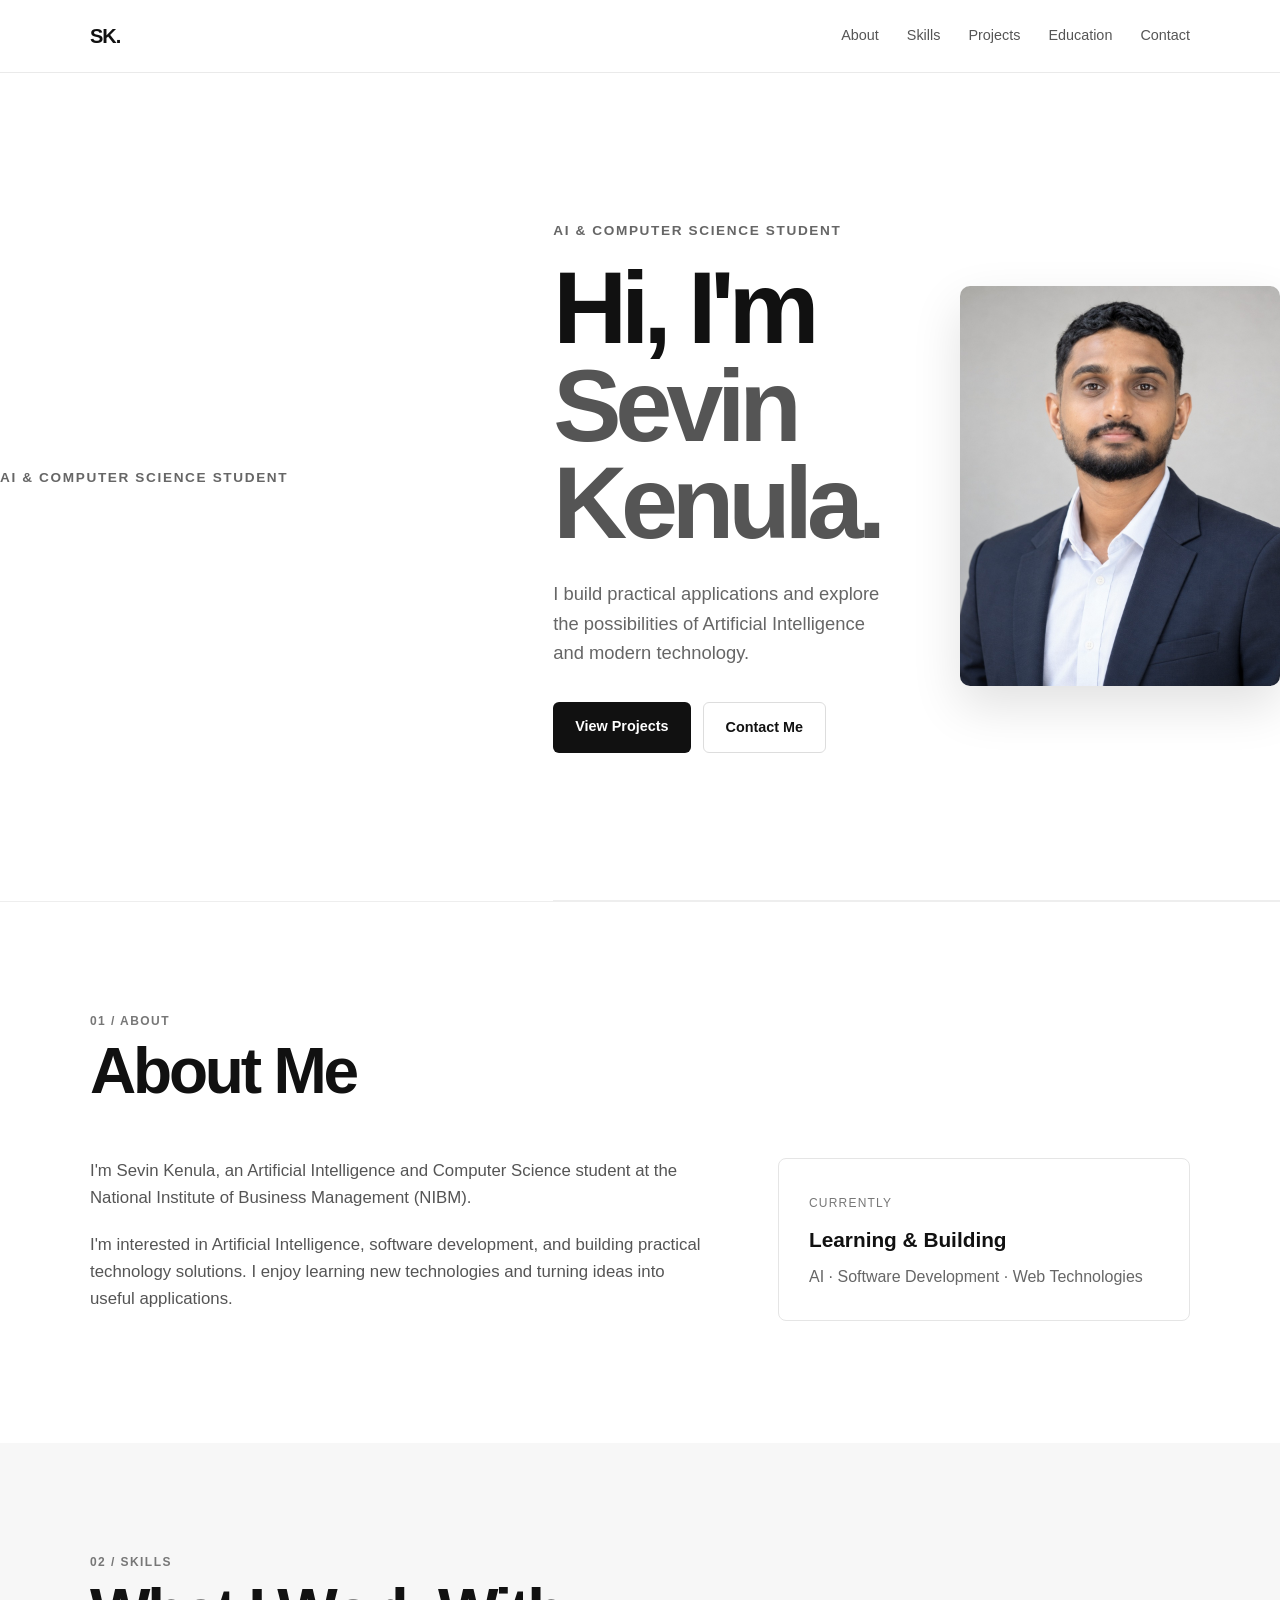
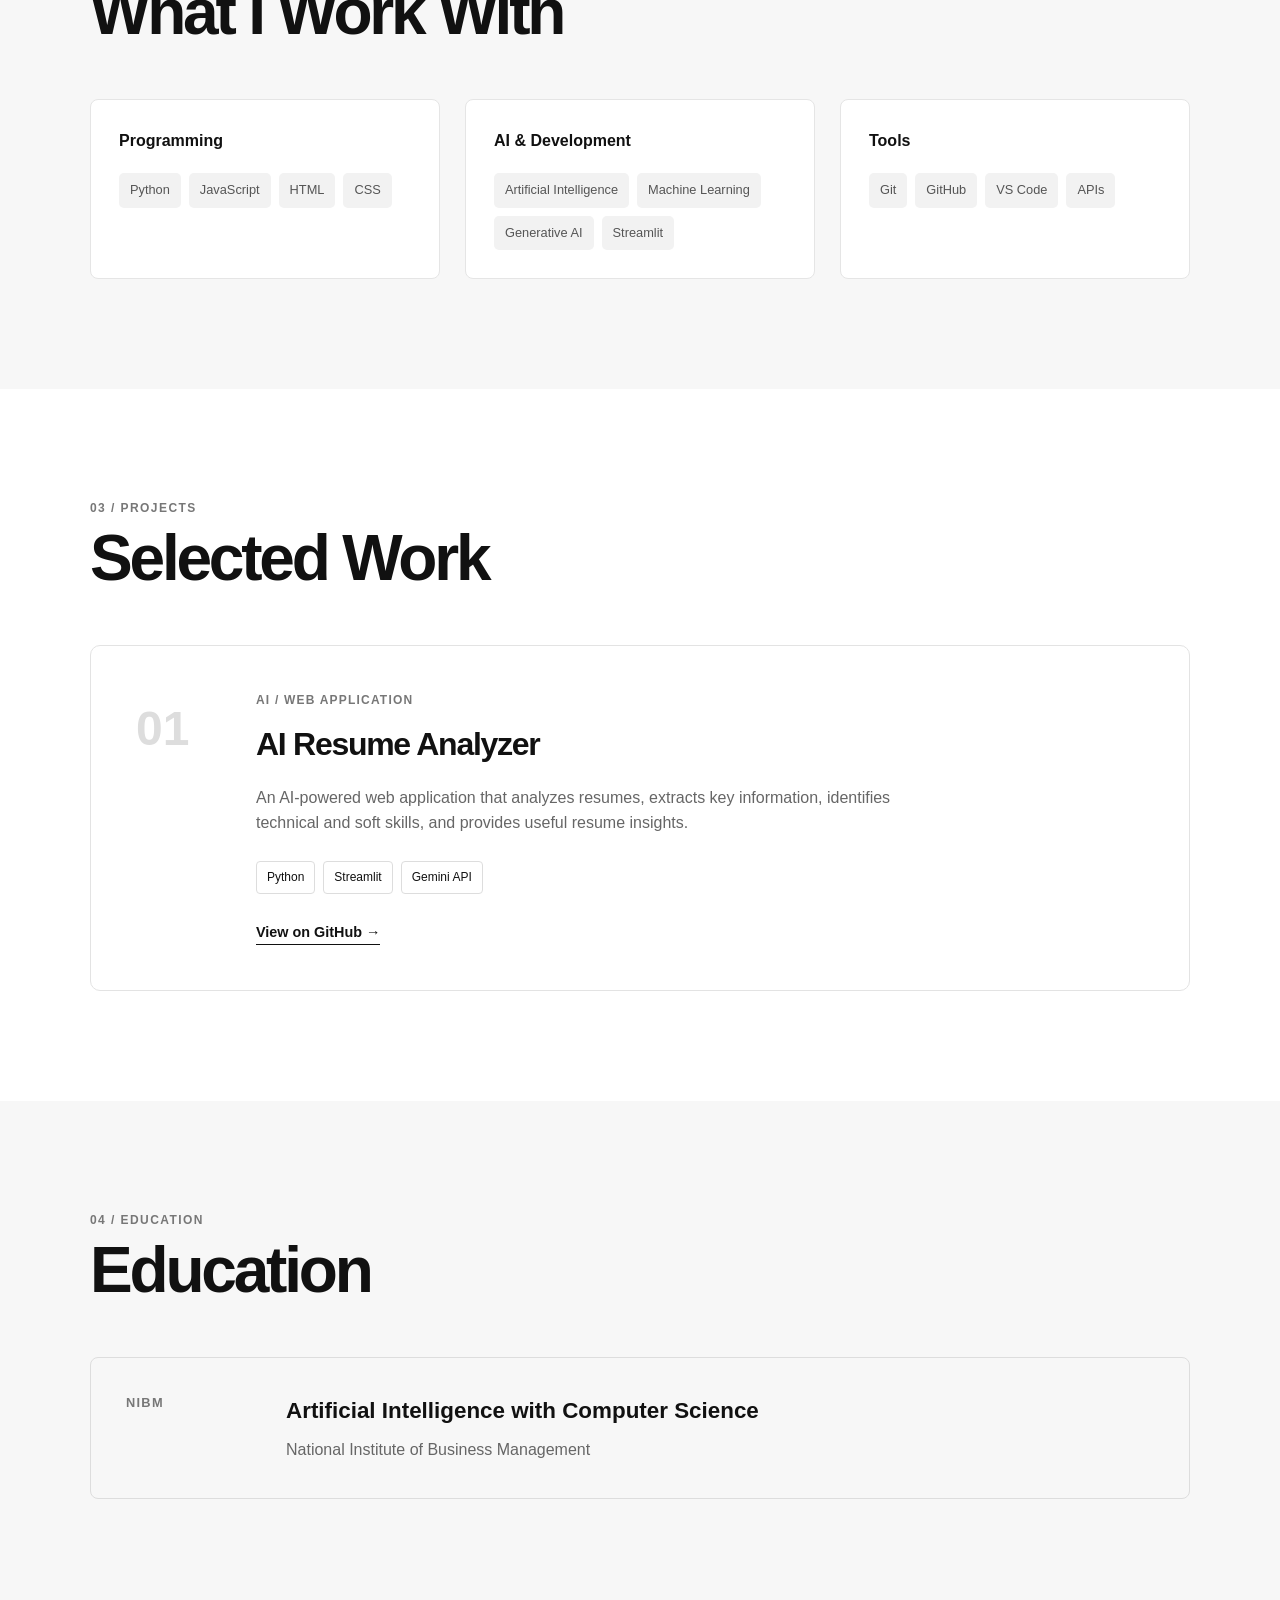
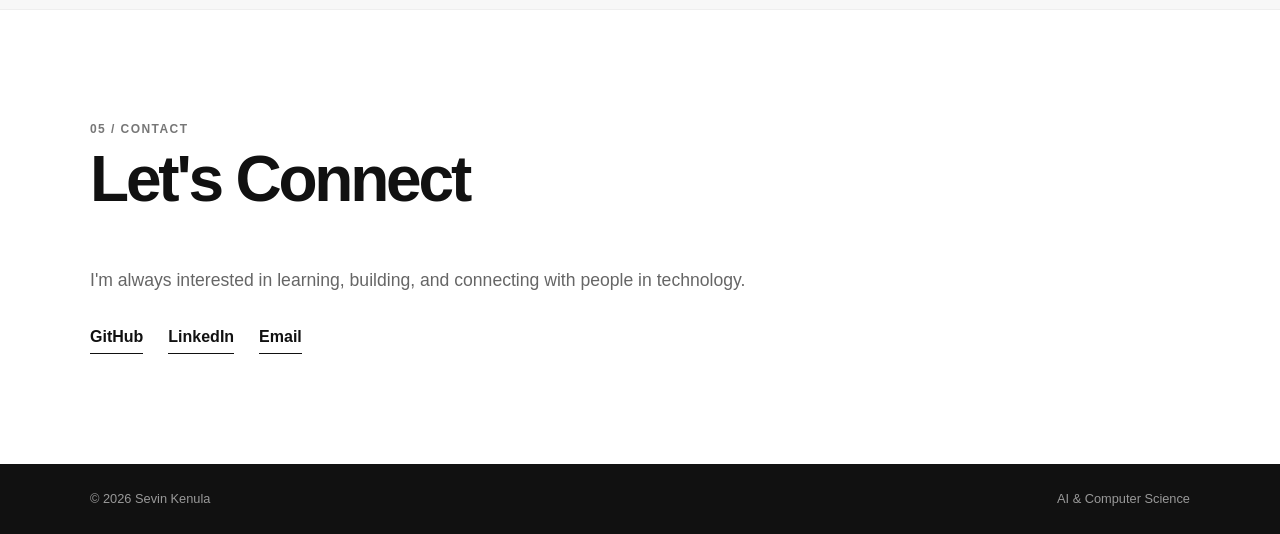
==== portfolio.html @ 00483cef "initial portfolio website" ====
<!DOCTYPE html>
<html lang="en">
<head>
    <meta charset="UTF-8">
    <meta name="viewport" content="width=device-width, initial-scale=1.0">

    <title>Sevin Kenula | AI & Computer Science</title>

    <link rel="stylesheet" href="style.css">
</head>

<body>

    <!-- Navigation -->
    <header class="navbar">
        <div class="container nav-container">

            <a href="#home" class="logo">
                SK.
            </a>

            <nav>
                <a href="#about">About</a>
                <a href="#skills">Skills</a>
                <a href="#projects">Projects</a>
                <a href="#education">Education</a>
                <a href="#contact">Contact</a>
            </nav>

        </div>
    </header>


    <!-- Hero -->
    <main>

        <section id="home" class="hero">
            <div class="container hero-content">

                <p class="eyebrow">AI & Computer Science Student</p>

               <section id="home" class="hero">
    <div class="container hero-content">

        <div class="hero-text">

            <p class="eyebrow">AI & Computer Science Student</p>

            <h1>
                Hi, I'm <span>Sevin Kenula.</span>
            </h1>

            <p class="hero-description">
                I build practical applications and explore the possibilities
                of Artificial Intelligence and modern technology.
            </p>

            <div class="hero-buttons">
                <a href="#projects" class="btn primary-btn">
                    View Projects
                </a>

                <a href="#contact" class="btn secondary-btn">
                    Contact Me
                </a>
            </div>

        </div>

        <div class="hero-photo">
            <img src="profile.jpeg" alt="Sevin Kenula">
        </div>

    </div>
</section>
        </section>


        <!-- About -->
        <section id="about" class="section">
            <div class="container">

                <div class="section-heading">
                    <p>01 / About</p>
                    <h2>About Me</h2>
                </div>

                <div class="about-content">

                    <div>
                        <p>
                            I'm Sevin Kenula, an Artificial Intelligence and
                            Computer Science student at the National Institute
                            of Business Management (NIBM).
                        </p>

                        <p>
                            I'm interested in Artificial Intelligence,
                            software development, and building practical
                            technology solutions. I enjoy learning new
                            technologies and turning ideas into useful
                            applications.
                        </p>
                    </div>

                    <div class="about-card">
                        <span>Currently</span>
                        <h3>Learning & Building</h3>
                        <p>
                            AI · Software Development · Web Technologies
                        </p>
                    </div>

                </div>

            </div>
        </section>


        <!-- Skills -->
        <section id="skills" class="section light-section">
            <div class="container">

                <div class="section-heading">
                    <p>02 / Skills</p>
                    <h2>What I Work With</h2>
                </div>

                <div class="skills-grid">

                    <div class="skill-group">
                        <h3>Programming</h3>

                        <div class="skill-list">
                            <span>Python</span>
                            <span>JavaScript</span>
                            <span>HTML</span>
                            <span>CSS</span>
                        </div>
                    </div>

                    <div class="skill-group">
                        <h3>AI & Development</h3>

                        <div class="skill-list">
                            <span>Artificial Intelligence</span>
                            <span>Machine Learning</span>
                            <span>Generative AI</span>
                            <span>Streamlit</span>
                        </div>
                    </div>

                    <div class="skill-group">
                        <h3>Tools</h3>

                        <div class="skill-list">
                            <span>Git</span>
                            <span>GitHub</span>
                            <span>VS Code</span>
                            <span>APIs</span>
                        </div>
                    </div>

                </div>

            </div>
        </section>


        <!-- Projects -->
        <section id="projects" class="section">
            <div class="container">

                <div class="section-heading">
                    <p>03 / Projects</p>
                    <h2>Selected Work</h2>
                </div>

                <div class="project-card">

                    <div class="project-number">
                        01
                    </div>

                    <div class="project-info">

                        <p class="project-category">
                            AI / Web Application
                        </p>

                        <h3>AI Resume Analyzer</h3>

                        <p>
                            An AI-powered web application that analyzes
                            resumes, extracts key information, identifies
                            technical and soft skills, and provides useful
                            resume insights.
                        </p>

                        <div class="project-tech">
                            <span>Python</span>
                            <span>Streamlit</span>
                            <span>Gemini API</span>
                        </div>

                        <a
                            href="https://github.com/sevin-kenula/Ai-resume-analyzer"
                            target="_blank"
                            class="project-link"
                        >
                            View on GitHub →
                        </a>

                    </div>

                </div>

            </div>
        </section>


        <!-- Education -->
        <section id="education" class="section light-section">
            <div class="container">

                <div class="section-heading">
                    <p>04 / Education</p>
                    <h2>Education</h2>
                </div>

                <div class="education-card">

                    <div class="education-year">
                        NIBM
                    </div>

                    <div>
                        <h3>
                            Artificial Intelligence with Computer Science
                        </h3>

                        <p>
                            National Institute of Business Management
                        </p>
                    </div>

                </div>

            </div>
        </section>


        <!-- Contact -->
        <section id="contact" class="section contact-section">
            <div class="container">

                <div class="section-heading">
                    <p>05 / Contact</p>
                    <h2>Let's Connect</h2>
                </div>

                <div class="contact-content">

                    <p>
                        I'm always interested in learning, building,
                        and connecting with people in technology.
                    </p>

                    <div class="contact-links">

                        <a
                            href="https://github.com/sevin-kenula"
                            target="_blank"
                        >
                            GitHub
                        </a>

                        <a href="#" target="_blank">
                            LinkedIn
                        </a>

                        <a href="mailto:your-email@example.com">
                            Email
                        </a>

                    </div>

                </div>

            </div>
        </section>

    </main>


    <!-- Footer -->
    <footer>
        <div class="container footer-content">

            <p>
                © 2026 Sevin Kenula
            </p>

            <p>
                AI & Computer Science
            </p>

        </div>
    </footer>


</body>
</html>
---- style.css ----
/* ================================
   RESET
================================ */

* {
    margin: 0;
    padding: 0;
    box-sizing: border-box;
}

html {
    scroll-behavior: smooth;
}

body {
    font-family: Arial, Helvetica, sans-serif;
    background: #ffffff;
    color: #111111;
    line-height: 1.6;
}

a {
    text-decoration: none;
    color: inherit;
}

.container {
    width: min(1100px, 90%);
    margin: 0 auto;
}


/* ================================
   NAVBAR
================================ */

.navbar {
    position: sticky;
    top: 0;
    z-index: 1000;

    background: rgba(255, 255, 255, 0.95);
    border-bottom: 1px solid #eaeaea;
    backdrop-filter: blur(10px);
}

.nav-container {
    height: 72px;

    display: flex;
    align-items: center;
    justify-content: space-between;
}

.logo {
    font-size: 1.25rem;
    font-weight: 800;
    letter-spacing: -0.05em;
}

nav {
    display: flex;
    gap: 28px;
}

nav a {
    font-size: 0.9rem;
    color: #555555;
    transition: color 0.2s ease;
}

nav a:hover {
    color: #111111;
}


/* ================================
   HERO
================================ */

.hero {
    min-height: calc(100vh - 72px);

    display: flex;
    align-items: center;

    border-bottom: 1px solid #eeeeee;
}

.hero-content {
    width: 100%;

    display: grid;
    grid-template-columns: 1.3fr 0.7fr;
    align-items: center;
    gap: 80px;
}

.hero-text {
    max-width: 700px;
}

.hero-photo {
    display: flex;
    justify-content: center;
    align-items: center;
}

.hero-photo img {
    width: 320px;
    height: 400px;

    object-fit: cover;

    border-radius: 10px;

    display: block;

    filter: grayscale(10%);

    box-shadow: 0 20px 50px rgba(0, 0, 0, 0.12);
}

.eyebrow {
    margin-bottom: 18px;

    font-size: 0.85rem;
    font-weight: 600;
    color: #666666;

    text-transform: uppercase;
    letter-spacing: 0.12em;
}

.hero h1 {
    max-width: 900px;

    font-size: clamp(3.2rem, 8vw, 6.5rem);
    line-height: 0.95;
    letter-spacing: -0.06em;

    margin-bottom: 28px;
}

.hero h1 span {
    color: #555555;
}

.hero-description {
    max-width: 600px;

    font-size: 1.15rem;
    color: #666666;

    margin-bottom: 35px;
}

.hero-buttons {
    display: flex;
    gap: 12px;
    flex-wrap: wrap;
}

.btn {
    display: inline-block;

    padding: 13px 22px;

    border-radius: 6px;

    font-size: 0.9rem;
    font-weight: 600;

    transition: all 0.2s ease;
}

.primary-btn {
    background: #111111;
    color: #ffffff;
}

.primary-btn:hover {
    background: #333333;
    transform: translateY(-2px);
}

.secondary-btn {
    border: 1px solid #dddddd;
    color: #111111;
}

.secondary-btn:hover {
    border-color: #111111;
}


/* ================================
   SECTIONS
================================ */

.section {
    padding: 110px 0;
}

.light-section {
    background: #f7f7f7;
}

.section-heading {
    margin-bottom: 55px;
}

.section-heading p {
    margin-bottom: 8px;

    font-size: 0.75rem;
    font-weight: 700;

    color: #777777;

    text-transform: uppercase;
    letter-spacing: 0.12em;
}

.section-heading h2 {
    font-size: clamp(2.2rem, 5vw, 4rem);
    line-height: 1;
    letter-spacing: -0.05em;
}


/* ================================
   ABOUT
================================ */

.about-content {
    display: grid;
    grid-template-columns: 1.5fr 1fr;
    gap: 70px;
    align-items: start;
}

.about-content > div:first-child p {
    max-width: 650px;

    margin-bottom: 20px;

    font-size: 1.05rem;
    color: #555555;
}

.about-card {
    padding: 30px;

    background: #ffffff;
    border: 1px solid #e5e5e5;
    border-radius: 8px;
}

.about-card span {
    font-size: 0.75rem;
    color: #777777;
    text-transform: uppercase;
    letter-spacing: 0.1em;
}

.about-card h3 {
    margin: 8px 0;

    font-size: 1.3rem;
}

.about-card p {
    color: #666666;
}


/* ================================
   SKILLS
================================ */

.skills-grid {
    display: grid;
    grid-template-columns: repeat(3, 1fr);
    gap: 25px;
}

.skill-group {
    padding: 28px;

    background: #ffffff;
    border: 1px solid #e5e5e5;
    border-radius: 8px;
}

.skill-group h3 {
    margin-bottom: 20px;

    font-size: 1rem;
}

.skill-list {
    display: flex;
    flex-wrap: wrap;
    gap: 8px;
}

.skill-list span {
    padding: 7px 11px;

    background: #f2f2f2;
    border-radius: 5px;

    font-size: 0.8rem;
    color: #555555;
}


/* ================================
   PROJECTS
================================ */

.project-card {
    display: grid;
    grid-template-columns: 120px 1fr;

    padding: 45px;

    border: 1px solid #e3e3e3;
    border-radius: 10px;

    transition: transform 0.25s ease,
                box-shadow 0.25s ease;
}

.project-card:hover {
    transform: translateY(-4px);

    box-shadow: 0 15px 40px rgba(0, 0, 0, 0.07);
}

.project-number {
    font-size: 3rem;
    font-weight: 800;

    color: #dddddd;
}

.project-category {
    margin-bottom: 8px;

    font-size: 0.75rem;
    font-weight: 600;

    color: #777777;

    text-transform: uppercase;
    letter-spacing: 0.1em;
}

.project-info h3 {
    margin-bottom: 15px;

    font-size: 2rem;
    letter-spacing: -0.04em;
}

.project-info > p:not(.project-category) {
    max-width: 650px;

    color: #666666;
}

.project-tech {
    display: flex;
    gap: 8px;
    flex-wrap: wrap;

    margin: 25px 0;
}

.project-tech span {
    padding: 6px 10px;

    border: 1px solid #dddddd;
    border-radius: 4px;

    font-size: 0.75rem;
}

.project-link {
    display: inline-block;

    font-size: 0.9rem;
    font-weight: 600;

    border-bottom: 1px solid #111111;
}


/* ================================
   EDUCATION
================================ */

.education-card {
    display: grid;
    grid-template-columns: 130px 1fr;
    gap: 30px;

    padding: 35px;

    border: 1px solid #dddddd;
    border-radius: 8px;
}

.education-year {
    font-size: 0.8rem;
    font-weight: 700;

    color: #777777;

    text-transform: uppercase;
    letter-spacing: 0.1em;
}

.education-card h3 {
    margin-bottom: 8px;

    font-size: 1.4rem;
}

.education-card p {
    color: #666666;
}


/* ================================
   CONTACT
================================ */

.contact-section {
    border-top: 1px solid #eeeeee;
}

.contact-content {
    max-width: 700px;
}

.contact-content > p {
    margin-bottom: 30px;

    font-size: 1.1rem;
    color: #666666;
}

.contact-links {
    display: flex;
    gap: 25px;
    flex-wrap: wrap;
}

.contact-links a {
    font-weight: 600;

    border-bottom: 1px solid #111111;

    padding-bottom: 3px;
}


/* ================================
   FOOTER
================================ */

footer {
    padding: 25px 0;

    background: #111111;
    color: #ffffff;
}

.footer-content {
    display: flex;
    justify-content: space-between;
    gap: 20px;
}

.footer-content p {
    font-size: 0.8rem;
    color: #999999;
}


/* ================================
   RESPONSIVE
================================ */

@media (max-width: 768px) {

    nav {
        display: none;
    }

    .hero {
        min-height: 80vh;
    }

    .hero h1 {
        font-size: clamp(3rem, 15vw, 5rem);
    }

    .section {
        padding: 80px 0;
    }

    .about-content {
        grid-template-columns: 1fr;
        gap: 35px;
    }

    .skills-grid {
        grid-template-columns: 1fr;
    }

    .project-card {
        grid-template-columns: 1fr;
        gap: 20px;
        padding: 30px;
    }

    .project-number {
        font-size: 2rem;
    }

    .education-card {
        grid-template-columns: 1fr;
        gap: 10px;
    }

    .footer-content {
        flex-direction: column;
    }
}


@media (max-width: 480px) {

    .container {
        width: 88%;
    }

    .hero-description {
        font-size: 1rem;
    }

    .hero-buttons {
        flex-direction: column;
    }

    .btn {
        text-align: center;
    }

    .section-heading {
        margin-bottom: 35px;
    }
}
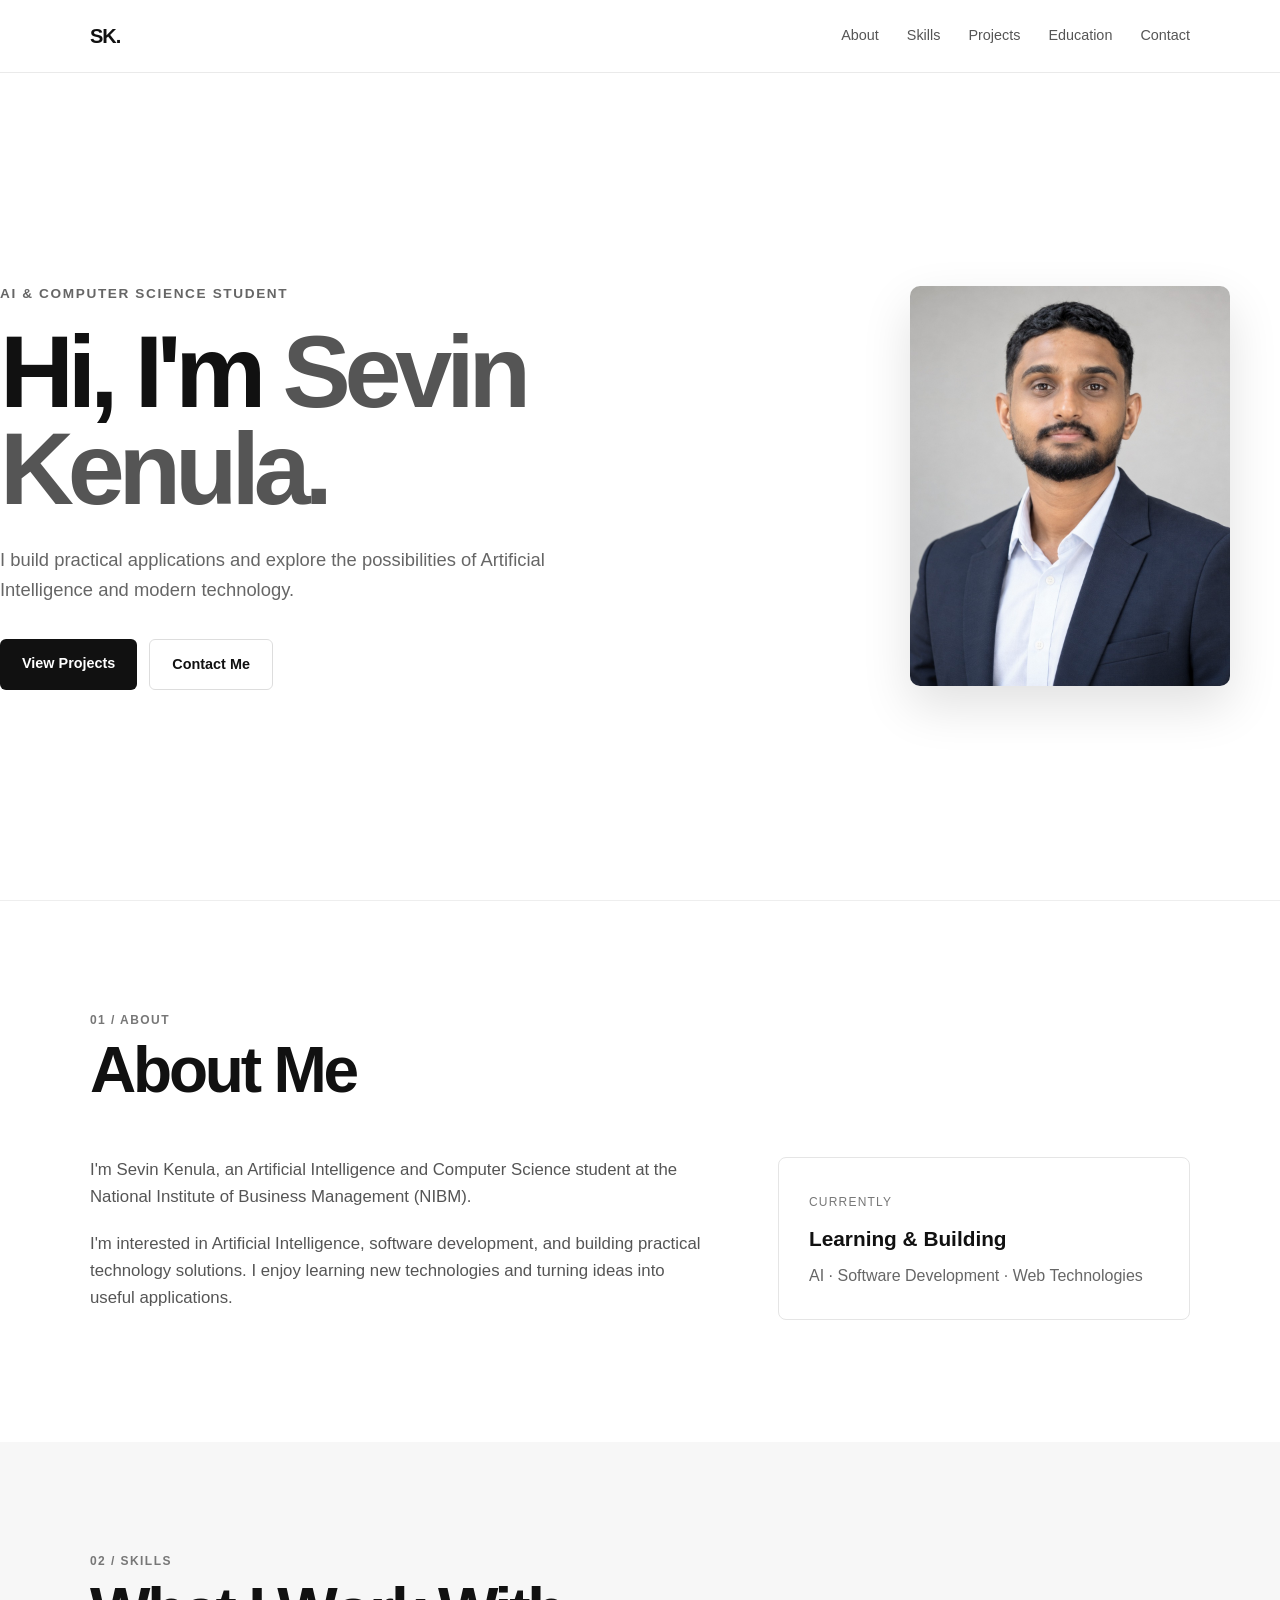
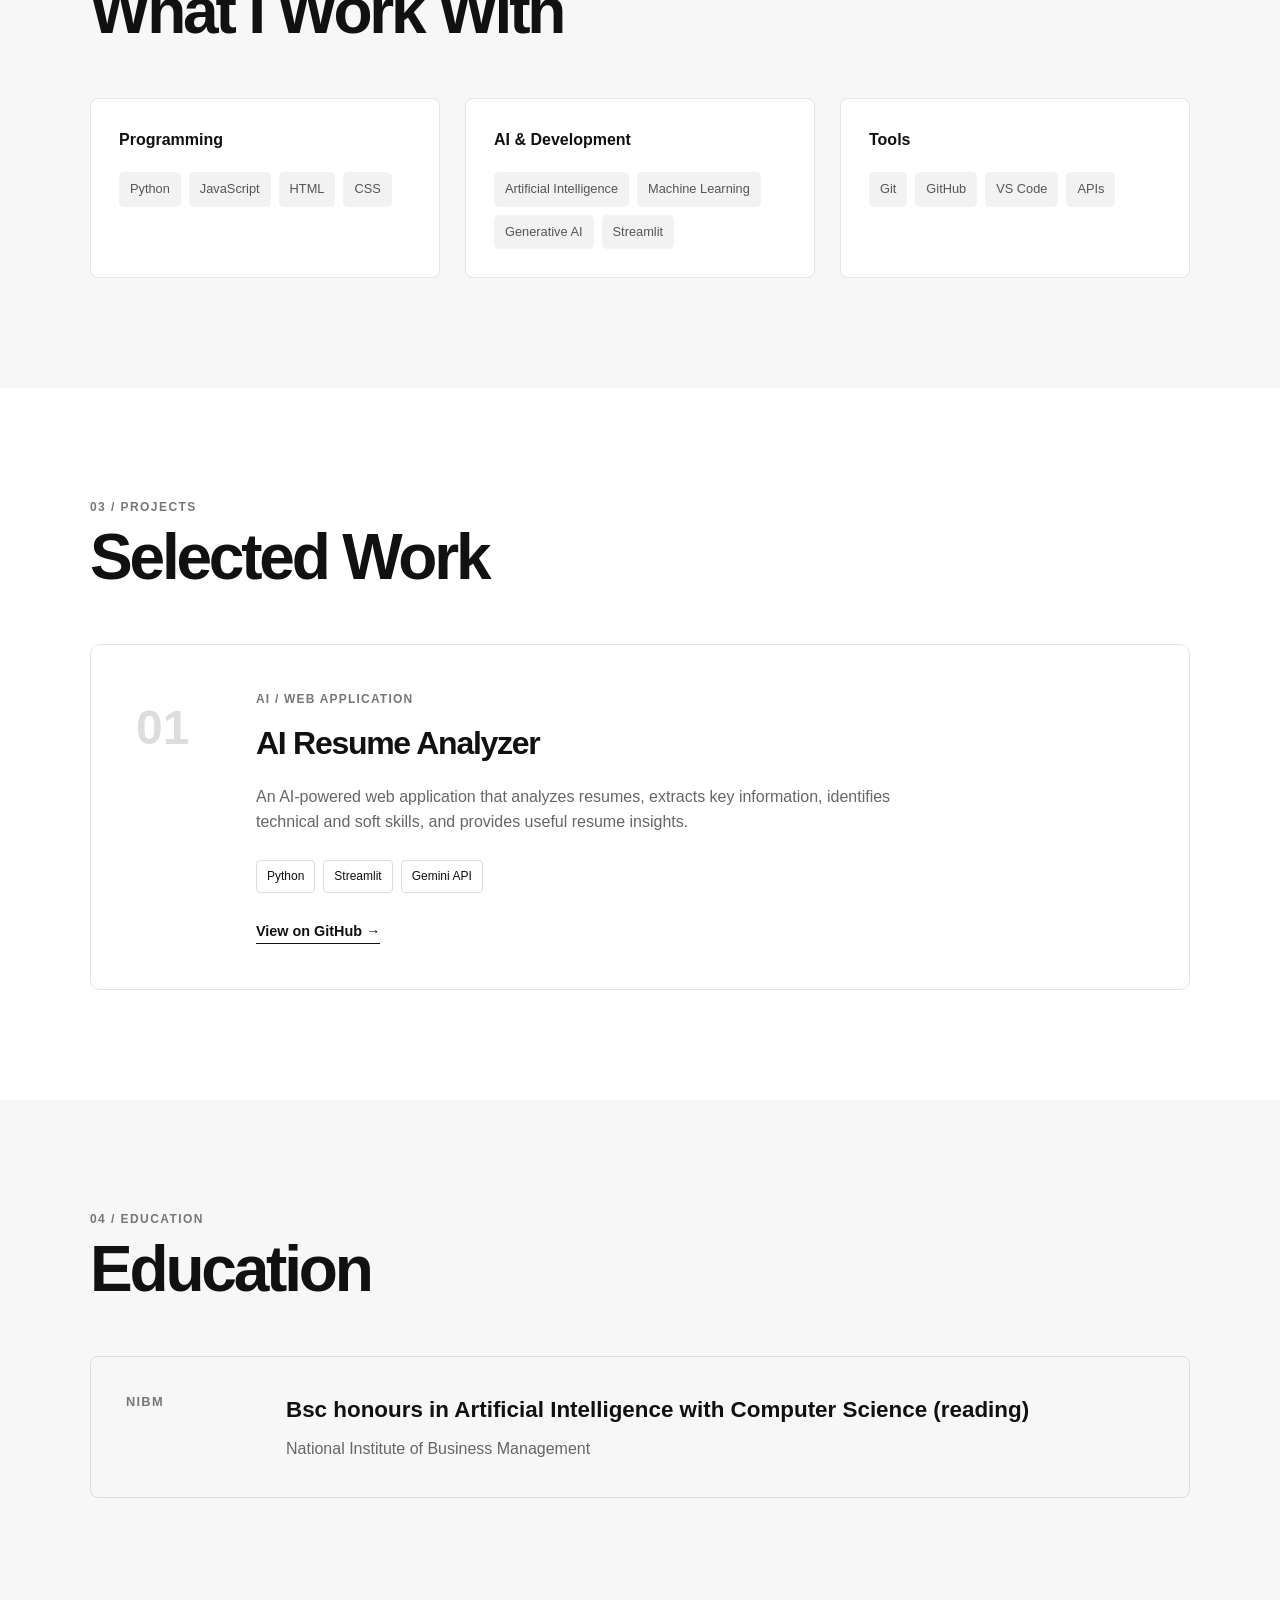
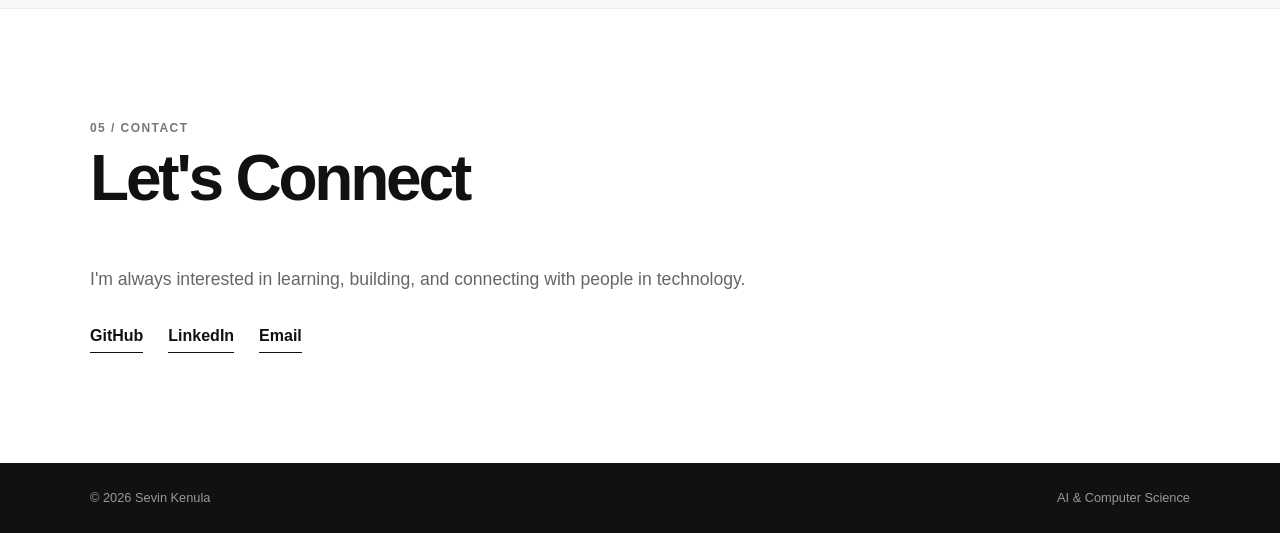
==== commit ea72226e: "my portfolio" ====
--- a/portfolio.html
+++ b/portfolio.html
@@ -1,5 +1,6 @@
 <!DOCTYPE html>
 <html lang="en">
+
 <head>
     <meta charset="UTF-8">
     <meta name="viewport" content="width=device-width, initial-scale=1.0">
@@ -37,42 +38,40 @@
         <section id="home" class="hero">
             <div class="container hero-content">
 
-                <p class="eyebrow">AI & Computer Science Student</p>
-
-               <section id="home" class="hero">
-    <div class="container hero-content">
-
-        <div class="hero-text">
-
-            <p class="eyebrow">AI & Computer Science Student</p>
-
-            <h1>
-                Hi, I'm <span>Sevin Kenula.</span>
-            </h1>
-
-            <p class="hero-description">
-                I build practical applications and explore the possibilities
-                of Artificial Intelligence and modern technology.
-            </p>
-
-            <div class="hero-buttons">
-                <a href="#projects" class="btn primary-btn">
-                    View Projects
-                </a>
-
-                <a href="#contact" class="btn secondary-btn">
-                    Contact Me
-                </a>
-            </div>
-
-        </div>
-
-        <div class="hero-photo">
-            <img src="profile.jpeg" alt="Sevin Kenula">
-        </div>
-
-    </div>
-</section>
+                <div class="hero-text">
+
+                    <p class="eyebrow">
+                        AI & Computer Science Student
+                    </p>
+
+                    <h1>
+                        Hi, I'm <span>Sevin Kenula.</span>
+                    </h1>
+
+                    <p class="hero-description">
+                        I build practical applications and explore the possibilities
+                        of Artificial Intelligence and modern technology.
+                    </p>
+
+                    <div class="hero-buttons">
+
+                        <a href="#projects" class="btn primary-btn">
+                            View Projects
+                        </a>
+
+                        <a href="#contact" class="btn secondary-btn">
+                            Contact Me
+                        </a>
+
+                    </div>
+
+                </div>
+
+                <div class="hero-photo">
+                    <img src="profile.jpeg" alt="Sevin Kenula">
+                </div>
+
+            </div>
         </section>
 
 
@@ -88,6 +87,7 @@
                 <div class="about-content">
 
                     <div>
+
                         <p>
                             I'm Sevin Kenula, an Artificial Intelligence and
                             Computer Science student at the National Institute
@@ -101,14 +101,19 @@
                             technologies and turning ideas into useful
                             applications.
                         </p>
+
                     </div>
 
                     <div class="about-card">
+
                         <span>Currently</span>
+
                         <h3>Learning & Building</h3>
+
                         <p>
                             AI · Software Development · Web Technologies
                         </p>
+
                     </div>
 
                 </div>
@@ -129,6 +134,7 @@
                 <div class="skills-grid">
 
                     <div class="skill-group">
+
                         <h3>Programming</h3>
 
                         <div class="skill-list">
@@ -137,9 +143,12 @@
                             <span>HTML</span>
                             <span>CSS</span>
                         </div>
-                    </div>
+
+                    </div>
+
 
                     <div class="skill-group">
+
                         <h3>AI & Development</h3>
 
                         <div class="skill-list">
@@ -148,9 +157,12 @@
                             <span>Generative AI</span>
                             <span>Streamlit</span>
                         </div>
-                    </div>
+
+                    </div>
+
 
                     <div class="skill-group">
+
                         <h3>Tools</h3>
 
                         <div class="skill-list">
@@ -159,6 +171,7 @@
                             <span>VS Code</span>
                             <span>APIs</span>
                         </div>
+
                     </div>
 
                 </div>
@@ -206,6 +219,7 @@
                         <a
                             href="https://github.com/sevin-kenula/Ai-resume-analyzer"
                             target="_blank"
+                            rel="noopener noreferrer"
                             class="project-link"
                         >
                             View on GitHub →
@@ -235,13 +249,15 @@
                     </div>
 
                     <div>
+
                         <h3>
-                            Artificial Intelligence with Computer Science
+                            Bsc honours in Artificial Intelligence with Computer Science (reading)
                         </h3>
 
                         <p>
                             National Institute of Business Management
                         </p>
+
                     </div>
 
                 </div>
@@ -271,15 +287,20 @@
                         <a
                             href="https://github.com/sevin-kenula"
                             target="_blank"
+                            rel="noopener noreferrer"
                         >
                             GitHub
                         </a>
 
-                        <a href="#" target="_blank">
+                        <a
+                            href="https://www.linkedin.com/in/sevin-kenula-144a05436"
+                            target="_blank"
+                            rel="noopener noreferrer"
+                        >
                             LinkedIn
                         </a>
 
-                        <a href="mailto:your-email@example.com">
+                        <a href="mailto:sevin.kenula.me@gmail.com">
                             Email
                         </a>
 
@@ -310,4 +331,5 @@
 
 
 </body>
+
 </html>
--- a/style.css
+++ b/style.css
@@ -41,6 +41,7 @@
 
     background: rgba(255, 255, 255, 0.95);
     border-bottom: 1px solid #eaeaea;
+
     backdrop-filter: blur(10px);
 }
 
@@ -66,6 +67,7 @@
 nav a {
     font-size: 0.9rem;
     color: #555555;
+
     transition: color 0.2s ease;
 }
 
@@ -92,7 +94,9 @@
 
     display: grid;
     grid-template-columns: 1.3fr 0.7fr;
+
     align-items: center;
+
     gap: 80px;
 }
 
@@ -100,8 +104,49 @@
     max-width: 700px;
 }
 
+.eyebrow {
+    margin-bottom: 18px;
+
+    font-size: 0.85rem;
+    font-weight: 600;
+
+    color: #666666;
+
+    text-transform: uppercase;
+    letter-spacing: 0.12em;
+}
+
+.hero h1 {
+    max-width: 900px;
+
+    font-size: clamp(3.2rem, 8vw, 6.5rem);
+
+    line-height: 0.95;
+    letter-spacing: -0.06em;
+
+    margin-bottom: 28px;
+}
+
+.hero h1 span {
+    color: #555555;
+}
+
+.hero-description {
+    max-width: 600px;
+
+    font-size: 1.15rem;
+
+    color: #666666;
+
+    margin-bottom: 35px;
+}
+
+
+/* Hero Photo */
+
 .hero-photo {
     display: flex;
+
     justify-content: center;
     align-items: center;
 }
@@ -121,43 +166,14 @@
     box-shadow: 0 20px 50px rgba(0, 0, 0, 0.12);
 }
 
-.eyebrow {
-    margin-bottom: 18px;
-
-    font-size: 0.85rem;
-    font-weight: 600;
-    color: #666666;
-
-    text-transform: uppercase;
-    letter-spacing: 0.12em;
-}
-
-.hero h1 {
-    max-width: 900px;
-
-    font-size: clamp(3.2rem, 8vw, 6.5rem);
-    line-height: 0.95;
-    letter-spacing: -0.06em;
-
-    margin-bottom: 28px;
-}
-
-.hero h1 span {
-    color: #555555;
-}
-
-.hero-description {
-    max-width: 600px;
-
-    font-size: 1.15rem;
-    color: #666666;
-
-    margin-bottom: 35px;
-}
+
+/* Hero Buttons */
 
 .hero-buttons {
     display: flex;
+
     gap: 12px;
+
     flex-wrap: wrap;
 }
 
@@ -181,11 +197,13 @@
 
 .primary-btn:hover {
     background: #333333;
+
     transform: translateY(-2px);
 }
 
 .secondary-btn {
     border: 1px solid #dddddd;
+
     color: #111111;
 }
 
@@ -224,7 +242,9 @@
 
 .section-heading h2 {
     font-size: clamp(2.2rem, 5vw, 4rem);
+
     line-height: 1;
+
     letter-spacing: -0.05em;
 }
 
@@ -235,8 +255,11 @@
 
 .about-content {
     display: grid;
+
     grid-template-columns: 1.5fr 1fr;
+
     gap: 70px;
+
     align-items: start;
 }
 
@@ -246,6 +269,7 @@
     margin-bottom: 20px;
 
     font-size: 1.05rem;
+
     color: #555555;
 }
 
@@ -253,13 +277,17 @@
     padding: 30px;
 
     background: #ffffff;
+
     border: 1px solid #e5e5e5;
+
     border-radius: 8px;
 }
 
 .about-card span {
     font-size: 0.75rem;
+
     color: #777777;
+
     text-transform: uppercase;
     letter-spacing: 0.1em;
 }
@@ -281,7 +309,9 @@
 
 .skills-grid {
     display: grid;
+
     grid-template-columns: repeat(3, 1fr);
+
     gap: 25px;
 }
 
@@ -289,7 +319,9 @@
     padding: 28px;
 
     background: #ffffff;
+
     border: 1px solid #e5e5e5;
+
     border-radius: 8px;
 }
 
@@ -301,7 +333,9 @@
 
 .skill-list {
     display: flex;
+
     flex-wrap: wrap;
+
     gap: 8px;
 }
 
@@ -309,9 +343,11 @@
     padding: 7px 11px;
 
     background: #f2f2f2;
+
     border-radius: 5px;
 
     font-size: 0.8rem;
+
     color: #555555;
 }
 
@@ -322,15 +358,18 @@
 
 .project-card {
     display: grid;
+
     grid-template-columns: 120px 1fr;
 
     padding: 45px;
 
     border: 1px solid #e3e3e3;
+
     border-radius: 10px;
 
-    transition: transform 0.25s ease,
-                box-shadow 0.25s ease;
+    transition:
+        transform 0.25s ease,
+        box-shadow 0.25s ease;
 }
 
 .project-card:hover {
@@ -341,6 +380,7 @@
 
 .project-number {
     font-size: 3rem;
+
     font-weight: 800;
 
     color: #dddddd;
@@ -350,11 +390,13 @@
     margin-bottom: 8px;
 
     font-size: 0.75rem;
+
     font-weight: 600;
 
     color: #777777;
 
     text-transform: uppercase;
+
     letter-spacing: 0.1em;
 }
 
@@ -362,6 +404,7 @@
     margin-bottom: 15px;
 
     font-size: 2rem;
+
     letter-spacing: -0.04em;
 }
 
@@ -373,7 +416,9 @@
 
 .project-tech {
     display: flex;
+
     gap: 8px;
+
     flex-wrap: wrap;
 
     margin: 25px 0;
@@ -383,6 +428,7 @@
     padding: 6px 10px;
 
     border: 1px solid #dddddd;
+
     border-radius: 4px;
 
     font-size: 0.75rem;
@@ -392,6 +438,7 @@
     display: inline-block;
 
     font-size: 0.9rem;
+
     font-weight: 600;
 
     border-bottom: 1px solid #111111;
@@ -404,22 +451,27 @@
 
 .education-card {
     display: grid;
+
     grid-template-columns: 130px 1fr;
+
     gap: 30px;
 
     padding: 35px;
 
     border: 1px solid #dddddd;
+
     border-radius: 8px;
 }
 
 .education-year {
     font-size: 0.8rem;
+
     font-weight: 700;
 
     color: #777777;
 
     text-transform: uppercase;
+
     letter-spacing: 0.1em;
 }
 
@@ -450,12 +502,15 @@
     margin-bottom: 30px;
 
     font-size: 1.1rem;
+
     color: #666666;
 }
 
 .contact-links {
     display: flex;
+
     gap: 25px;
+
     flex-wrap: wrap;
 }
 
@@ -476,17 +531,21 @@
     padding: 25px 0;
 
     background: #111111;
+
     color: #ffffff;
 }
 
 .footer-content {
     display: flex;
+
     justify-content: space-between;
+
     gap: 20px;
 }
 
 .footer-content p {
     font-size: 0.8rem;
+
     color: #999999;
 }
 
@@ -502,7 +561,24 @@
     }
 
     .hero {
-        min-height: 80vh;
+        min-height: auto;
+
+        padding: 80px 0;
+    }
+
+    .hero-content {
+        grid-template-columns: 1fr;
+
+        gap: 50px;
+    }
+
+    .hero-photo {
+        order: -1;
+    }
+
+    .hero-photo img {
+        width: 240px;
+        height: 300px;
     }
 
     .hero h1 {
@@ -515,6 +591,7 @@
 
     .about-content {
         grid-template-columns: 1fr;
+
         gap: 35px;
     }
 
@@ -524,7 +601,9 @@
 
     .project-card {
         grid-template-columns: 1fr;
+
         gap: 20px;
+
         padding: 30px;
     }
 
@@ -534,6 +613,7 @@
 
     .education-card {
         grid-template-columns: 1fr;
+
         gap: 10px;
     }
 
@@ -543,12 +623,25 @@
 }
 
 
+/* ================================
+   SMALL MOBILE
+================================ */
+
 @media (max-width: 480px) {
 
     .container {
         width: 88%;
     }
 
+    .hero {
+        padding: 60px 0;
+    }
+
+    .hero-photo img {
+        width: 210px;
+        height: 270px;
+    }
+
     .hero-description {
         font-size: 1rem;
     }
@@ -559,9 +652,165 @@
 
     .btn {
         text-align: center;
+
+        width: 100%;
     }
 
     .section-heading {
         margin-bottom: 35px;
     }
+
+    .project-card {
+        padding: 25px;
+    }
+
+    .project-info h3 {
+        font-size: 1.7rem;
+    }
+}
+/* ================================
+   ANIMATIONS
+================================ */
+
+@keyframes fadeUp {
+    from {
+        opacity: 0;
+        transform: translateY(25px);
+    }
+
+    to {
+        opacity: 1;
+        transform: translateY(0);
+    }
+}
+
+@keyframes fadeIn {
+    from {
+        opacity: 0;
+        transform: scale(0.96);
+    }
+
+    to {
+        opacity: 1;
+        transform: scale(1);
+    }
+}
+
+
+/* Hero Animation */
+
+.hero-text {
+    animation: fadeUp 0.8s ease forwards;
+}
+
+.hero-photo {
+    animation: fadeIn 1s ease 0.2s forwards;
+    opacity: 0;
+}
+
+
+/* Navbar Link Animation */
+
+nav a {
+    position: relative;
+}
+
+nav a::after {
+    content: "";
+
+    position: absolute;
+    left: 0;
+    bottom: -6px;
+
+    width: 0;
+    height: 1px;
+
+    background: #111111;
+
+    transition: width 0.25s ease;
+}
+
+nav a:hover::after {
+    width: 100%;
+}
+
+
+/* Skills Animation */
+
+.skill-group {
+    transition:
+        transform 0.25s ease,
+        box-shadow 0.25s ease;
+}
+
+.skill-group:hover {
+    transform: translateY(-5px);
+
+    box-shadow: 0 12px 30px rgba(0, 0, 0, 0.06);
+}
+
+
+/* Buttons */
+
+.btn {
+    transition:
+        transform 0.2s ease,
+        background 0.2s ease,
+        border-color 0.2s ease,
+        box-shadow 0.2s ease;
+}
+
+.primary-btn:hover {
+    transform: translateY(-3px);
+
+    box-shadow: 0 8px 20px rgba(0, 0, 0, 0.15);
+}
+
+.secondary-btn:hover {
+    transform: translateY(-3px);
+}
+
+
+/* Project */
+
+.project-card {
+    transition:
+        transform 0.3s ease,
+        box-shadow 0.3s ease;
+}
+
+.project-card:hover {
+    transform: translateY(-6px);
+
+    box-shadow: 0 18px 45px rgba(0, 0, 0, 0.08);
+}
+
+
+/* Photo Hover */
+
+.hero-photo img {
+    transition:
+        transform 0.4s ease,
+        box-shadow 0.4s ease;
+}
+
+.hero-photo img:hover {
+    transform: scale(1.02);
+
+    box-shadow: 0 25px 60px rgba(0, 0, 0, 0.16);
+}
+
+
+/* Contact Links */
+
+.contact-links a {
+    transition:
+        color 0.2s ease,
+        transform 0.2s ease;
+}
+
+.contact-links a:hover {
+    color: #555555;
+
+    transform: translateY(-2px);
 }
